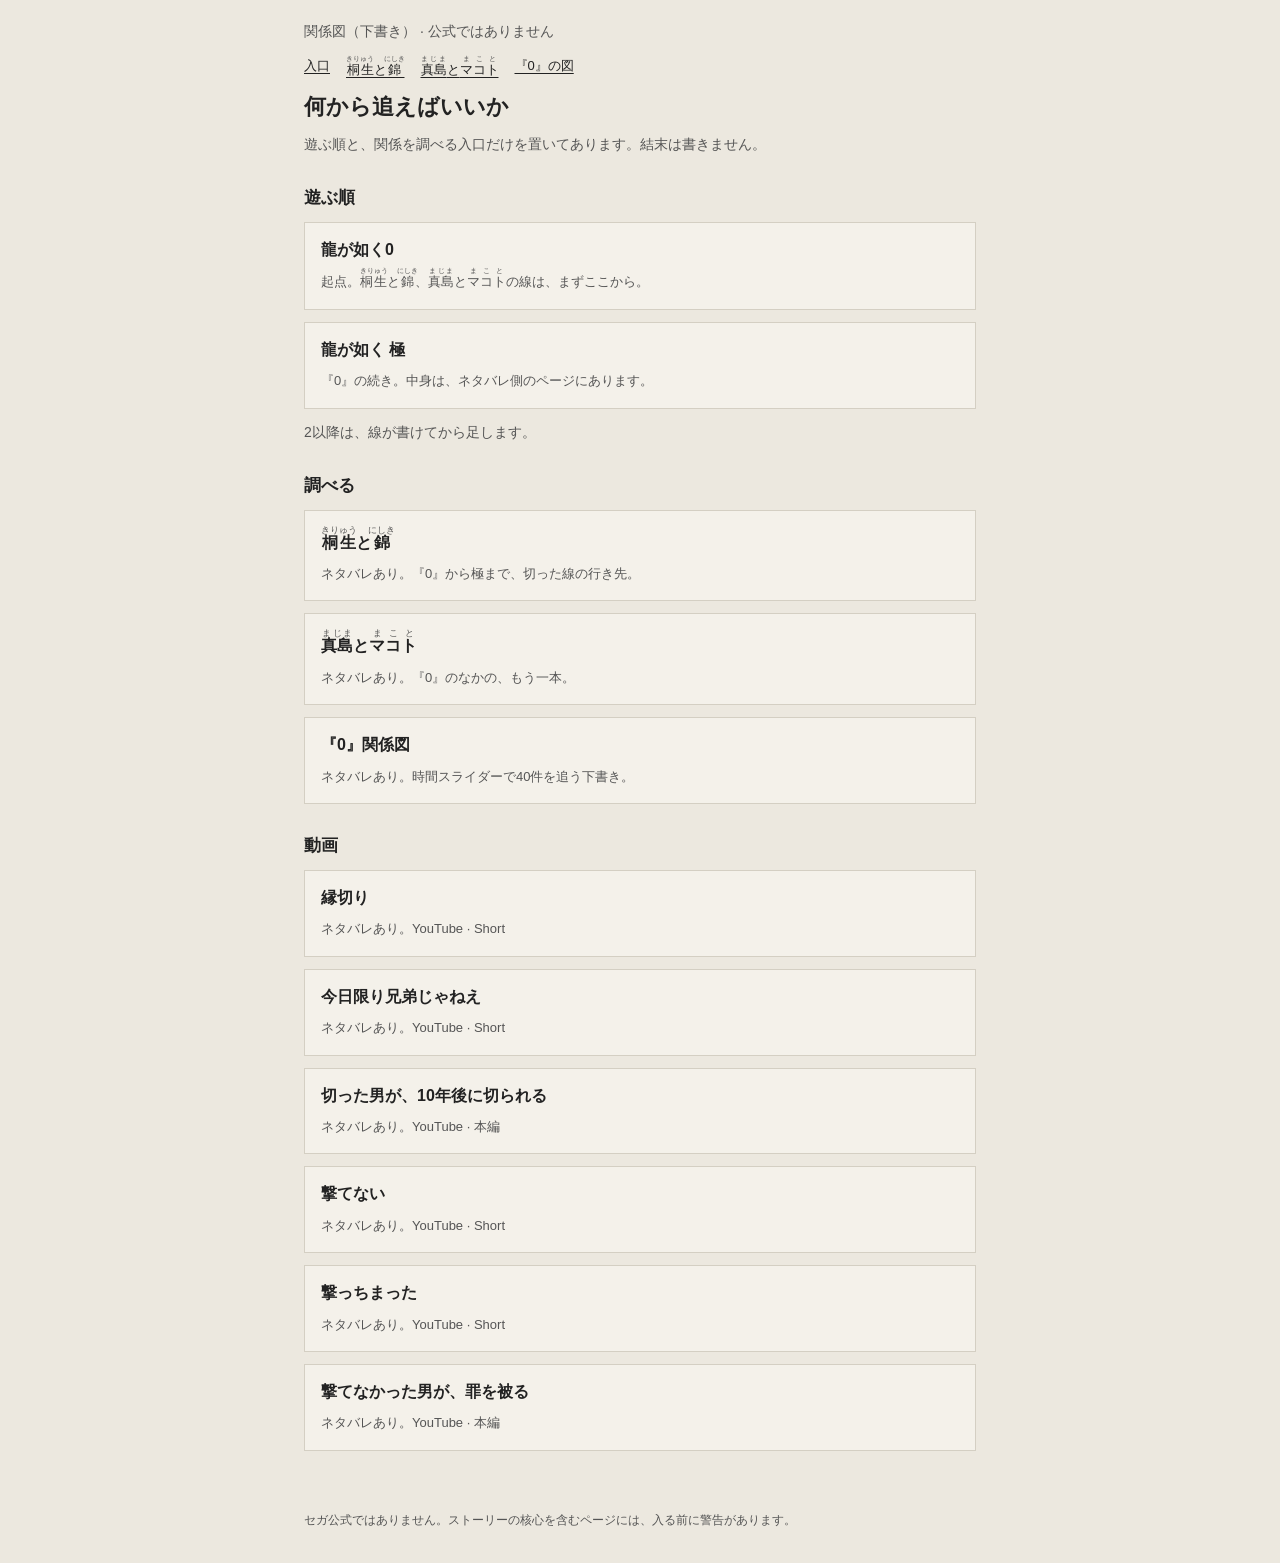
==== index.html @ 4a31c945 "Add the could-not-shoot cluster to the homepage video list." ====
<!doctype html>
<html lang="ja">
<head>
  <meta charset="utf-8"/>
  <meta name="viewport" content="width=device-width, initial-scale=1"/>
  <title>関係図 — 見る順番</title>
  <meta name="description" content="龍が如くの関係を調べる入口。公式ではありません。線と図のページにはネタバレがあります。"/>
  <link rel="stylesheet" href="style.css"/>
</head>
<body>
  <header>
    <p class="lead">関係図（下書き） · 公式ではありません</p>
    <nav>
      <a href="index.html">入口</a>
      <a href="line/kiryu-nishiki.html"><ruby>桐生<rt>きりゅう</rt></ruby>と<ruby>錦<rt>にしき</rt></ruby></a>
      <a href="line/majima-makoto.html"><ruby>真島<rt>まじま</rt></ruby>と<ruby>マコト<rt>まこと</rt></ruby></a>
      <a href="graph/0/index.html">『0』の図</a>
      
    </nav>
  </header>

  <main>
    <h1>何から追えばいいか</h1>
    <p class="lead">遊ぶ順と、関係を調べる入口だけを置いてあります。結末は書きません。</p>
    <h2>遊ぶ順</h2>
    <div class="card">
      <strong>龍が如く0</strong>
      <span>起点。<ruby>桐生<rt>きりゅう</rt></ruby>と<ruby>錦<rt>にしき</rt></ruby>、<ruby>真島<rt>まじま</rt></ruby>と<ruby>マコト<rt>まこと</rt></ruby>の線は、まずここから。</span>
    </div>
    <div class="card">
      <strong>龍が如く 極</strong>
      <span>『0』の続き。中身は、ネタバレ側のページにあります。</span>
    </div>
    <p class="lead">2以降は、線が書けてから足します。</p>
    <h2>調べる</h2>
    <a class="card" href="line/kiryu-nishiki.html">
      <strong><ruby>桐生<rt>きりゅう</rt></ruby>と<ruby>錦<rt>にしき</rt></ruby></strong>
      <span>ネタバレあり。『0』から極まで、切った線の行き先。</span>
    </a>
    <a class="card" href="line/majima-makoto.html">
      <strong><ruby>真島<rt>まじま</rt></ruby>と<ruby>マコト<rt>まこと</rt></ruby></strong>
      <span>ネタバレあり。『0』のなかの、もう一本。</span>
    </a>
    <a class="card" href="graph/0/index.html">
      <strong>『0』関係図</strong>
      <span>ネタバレあり。時間スライダーで40件を追う下書き。</span>
    </a>
    <h2>動画</h2>
    <a class="card" href="https://youtube.com/shorts/xfXX7uInNZE" rel="noopener"><strong>縁切り</strong><span>ネタバレあり。YouTube · Short</span></a>
    <a class="card" href="https://youtube.com/shorts/y6WE4fHy5mo" rel="noopener"><strong>今日限り兄弟じゃねえ</strong><span>ネタバレあり。YouTube · Short</span></a>
    <a class="card" href="https://youtu.be/FjoHtdnTzIg" rel="noopener"><strong>切った男が、10年後に切られる</strong><span>ネタバレあり。YouTube · 本編</span></a>
    <a class="card" href="https://youtube.com/shorts/3Zfi6inL_go" rel="noopener"><strong>撃てない</strong><span>ネタバレあり。YouTube · Short</span></a>
    <a class="card" href="https://youtube.com/shorts/IsTmloK_KKg" rel="noopener"><strong>撃っちまった</strong><span>ネタバレあり。YouTube · Short</span></a>
    <a class="card" href="https://youtu.be/QK1MYPhhswg" rel="noopener"><strong>撃てなかった男が、罪を被る</strong><span>ネタバレあり。YouTube · 本編</span></a>
  </main>
  <footer>
    セガ公式ではありません。ストーリーの核心を含むページには、入る前に警告があります。
  </footer>

</body>
</html>
---- style.css ----
:root {
  --bg: #ece8df;
  --ink: #222;
  --muted: #555;
  --line: #d4cfc3;
  --paper: #f4f1ea;
  --btn: #222;
  --btn-ink: #ece8df;
}
* { box-sizing: border-box; }
body {
  margin: 0;
  background: var(--bg);
  color: var(--ink);
  font-family: "Yu Gothic", Meiryo, sans-serif;
  line-height: 1.65;
}
a { color: inherit; }
header, main, footer { width: min(42rem, calc(100% - 32px)); margin: 0 auto; }
header { padding: 20px 0 8px; }
main { padding-bottom: 48px; }
footer { padding: 0 0 32px; font-size: 12px; color: var(--muted); }
nav { display: flex; flex-wrap: wrap; gap: 12px 16px; font-size: 13px; margin: 8px 0 0; }
nav a { text-decoration: underline; text-underline-offset: 3px; }
h1 { font-size: 22px; font-weight: 600; margin: 0 0 8px; }
h2 { font-size: 17px; font-weight: 600; margin: 28px 0 10px; }
p { margin: 0 0 12px; }
.lead { color: var(--muted); font-size: 14px; }
.card {
  display: block;
  background: var(--paper);
  border: 1px solid var(--line);
  padding: 14px 16px;
  margin: 0 0 12px;
  text-decoration: none;
}
.card strong { display: block; margin-bottom: 4px; }
.card span { font-size: 13px; color: var(--muted); }
ol.beats { padding-left: 1.2rem; }
ol.beats li { margin: 0 0 14px; }
ol.beats .meta { font-size: 12px; color: var(--muted); }
#gate {
  position: fixed; inset: 0; background: var(--bg); z-index: 2;
  display: flex; align-items: center; justify-content: center; padding: 24px;
}
#gate .box { max-width: 28rem; }
#gate h2 { margin-top: 0; }
#gate button {
  font: inherit; padding: 8px 14px; background: var(--btn); color: var(--btn-ink);
  border: 0; cursor: pointer;
}
#app.hidden { display: none; }
ruby { ruby-position: over; }
ruby rt { font-size: 0.55em; font-weight: 400; color: var(--muted); }
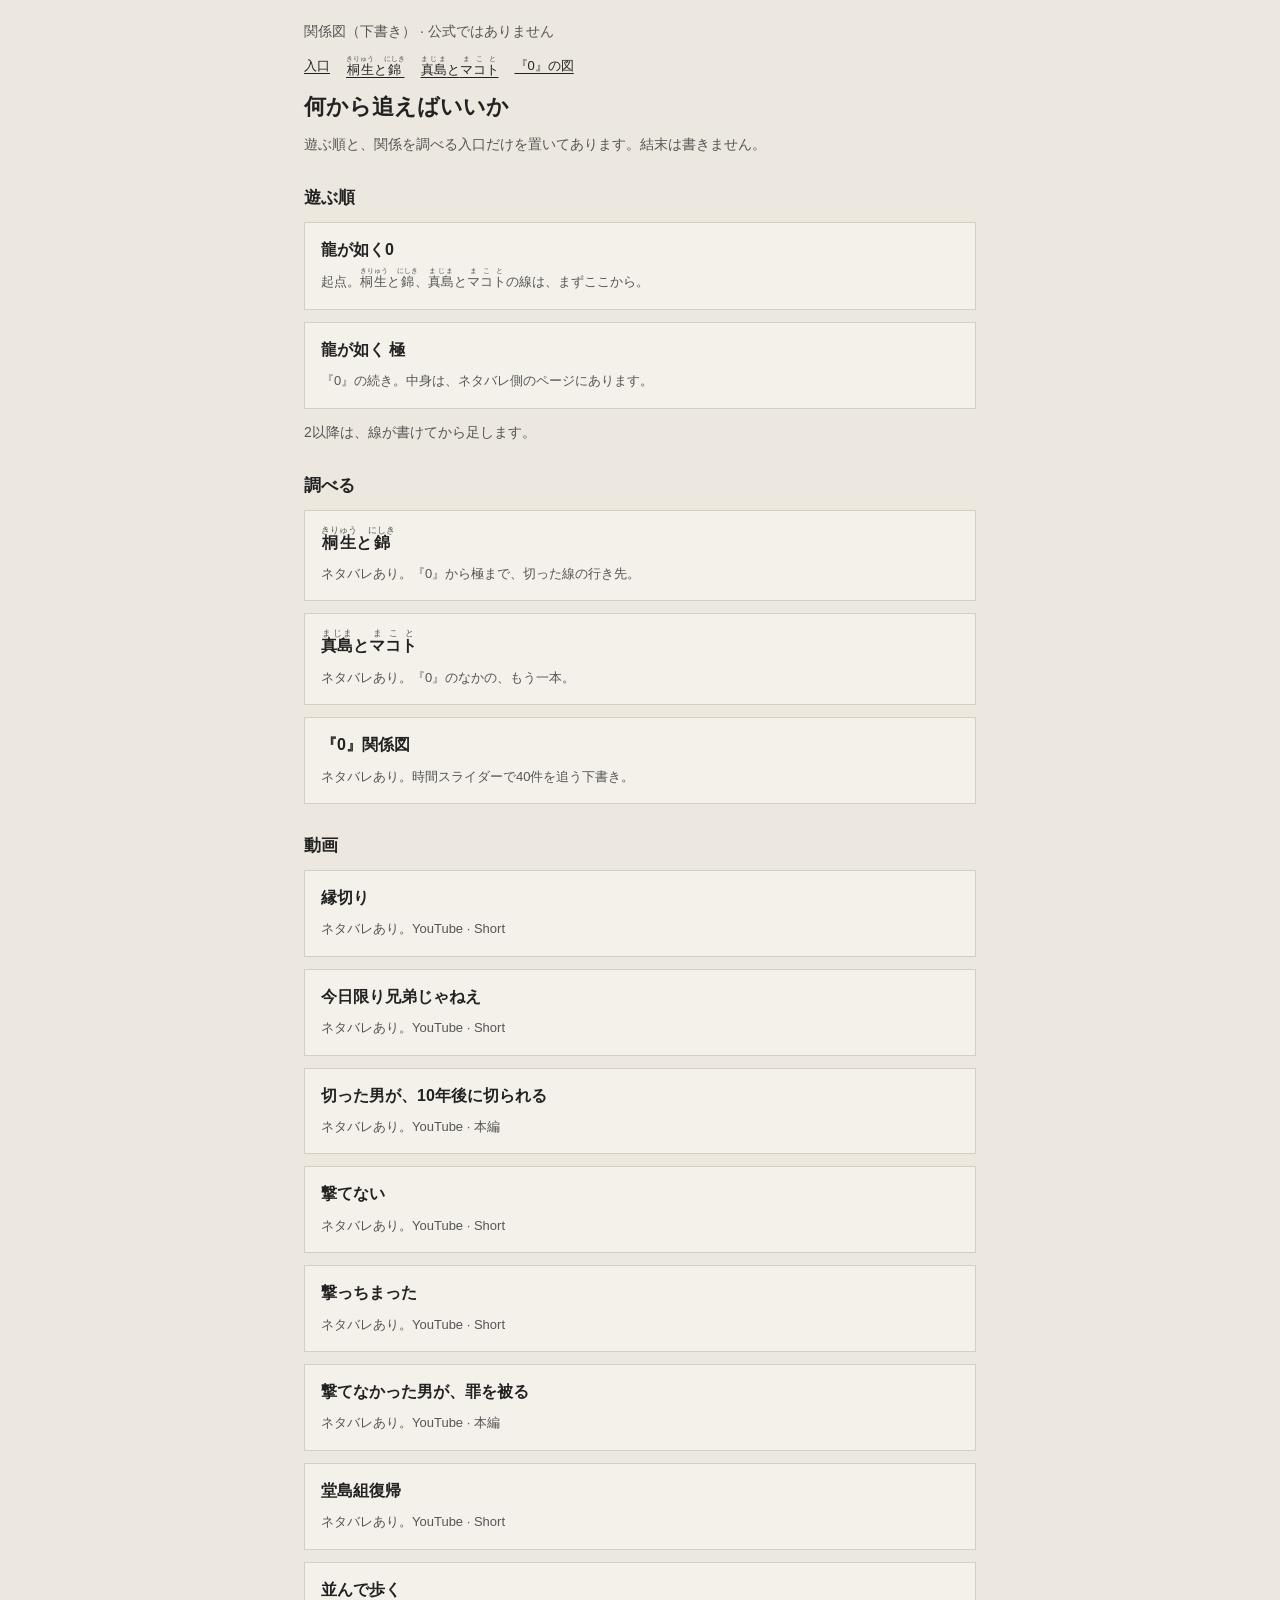
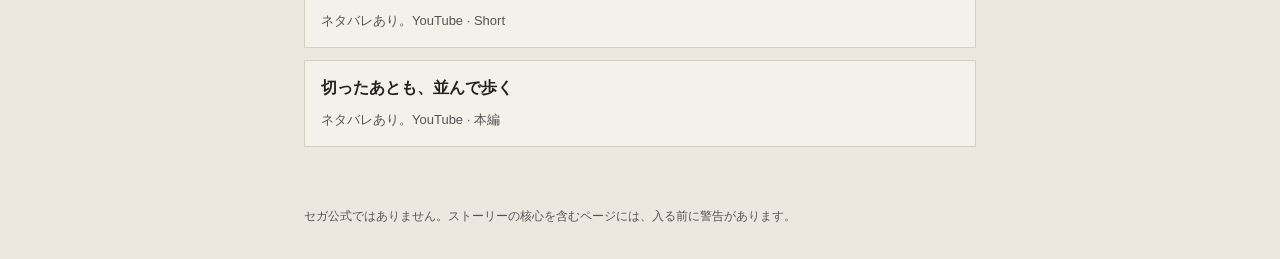
==== commit 6055ca76: "Add the walk-together cluster to the homepage video list." ====
--- a/index.html
+++ b/index.html
@@ -52,6 +52,9 @@
     <a class="card" href="https://youtube.com/shorts/3Zfi6inL_go" rel="noopener"><strong>撃てない</strong><span>ネタバレあり。YouTube · Short</span></a>
     <a class="card" href="https://youtube.com/shorts/IsTmloK_KKg" rel="noopener"><strong>撃っちまった</strong><span>ネタバレあり。YouTube · Short</span></a>
     <a class="card" href="https://youtu.be/QK1MYPhhswg" rel="noopener"><strong>撃てなかった男が、罪を被る</strong><span>ネタバレあり。YouTube · 本編</span></a>
+    <a class="card" href="https://youtube.com/shorts/E1p8taDEeB0" rel="noopener"><strong>堂島組復帰</strong><span>ネタバレあり。YouTube · Short</span></a>
+    <a class="card" href="https://youtube.com/shorts/-Z7ANj3he5g" rel="noopener"><strong>並んで歩く</strong><span>ネタバレあり。YouTube · Short</span></a>
+    <a class="card" href="https://youtu.be/toWpJvBpdbE" rel="noopener"><strong>切ったあとも、並んで歩く</strong><span>ネタバレあり。YouTube · 本編</span></a>
   </main>
   <footer>
     セガ公式ではありません。ストーリーの核心を含むページには、入る前に警告があります。
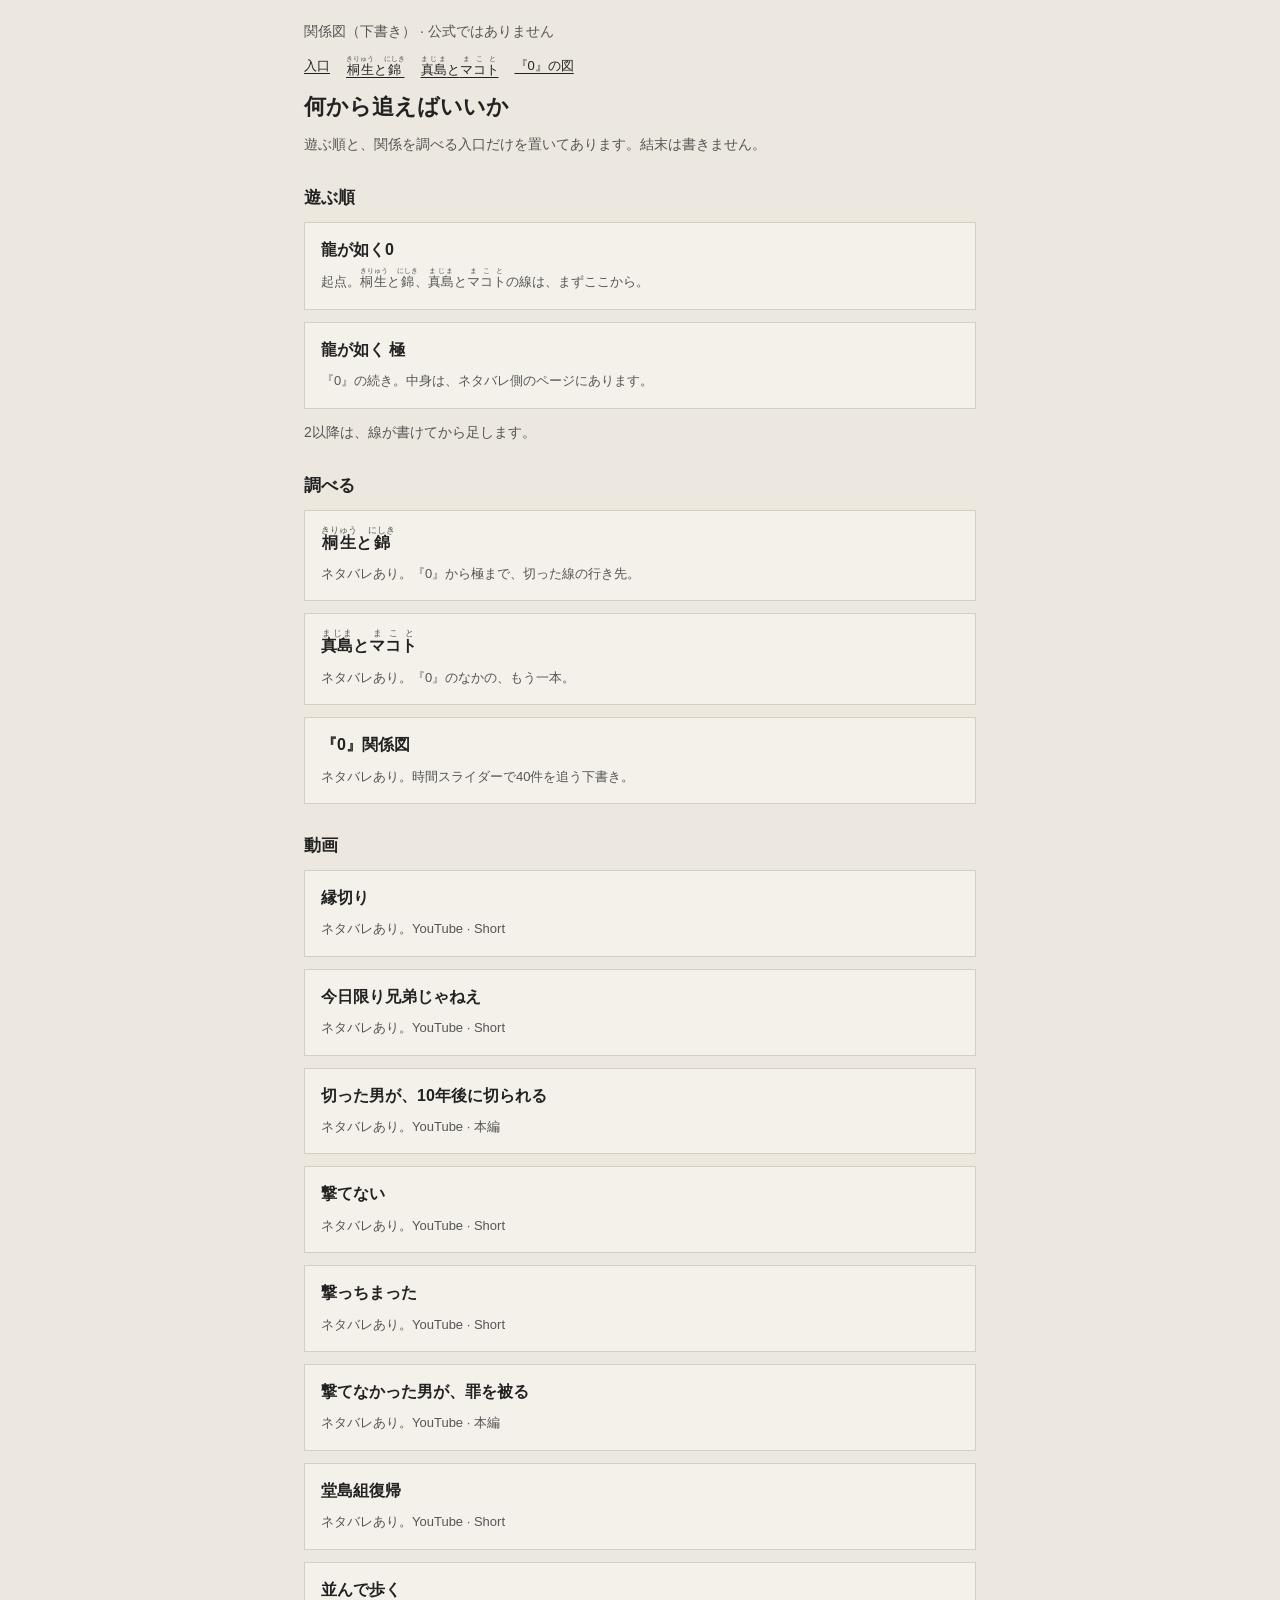
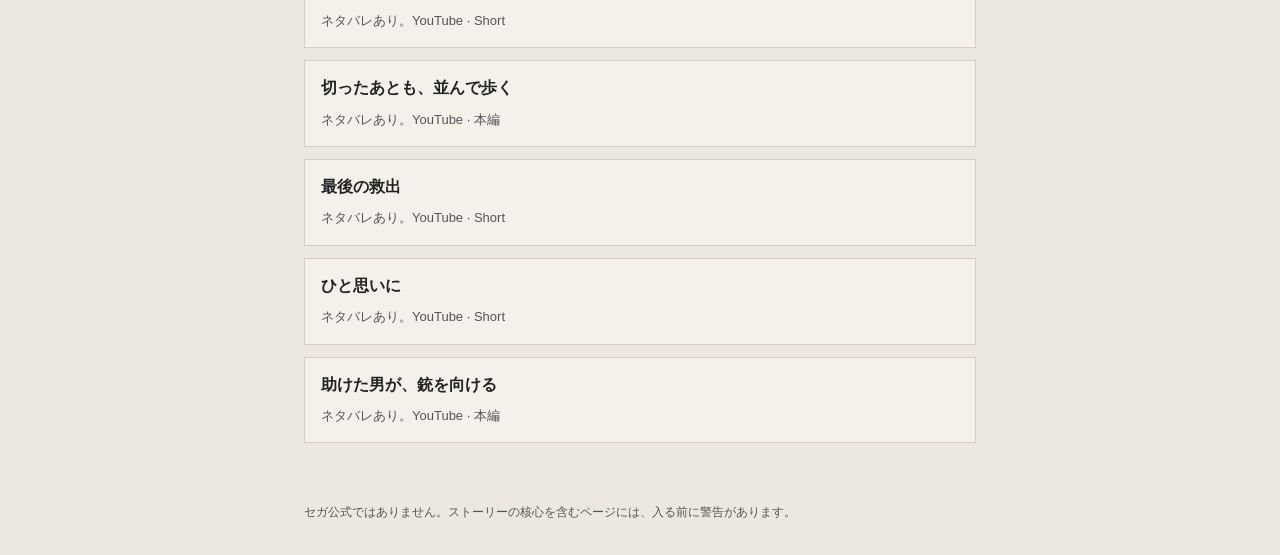
==== commit e6bab58c: "Add the rescue-then-gun cluster to the homepage video list." ====
--- a/index.html
+++ b/index.html
@@ -55,6 +55,9 @@
     <a class="card" href="https://youtube.com/shorts/E1p8taDEeB0" rel="noopener"><strong>堂島組復帰</strong><span>ネタバレあり。YouTube · Short</span></a>
     <a class="card" href="https://youtube.com/shorts/-Z7ANj3he5g" rel="noopener"><strong>並んで歩く</strong><span>ネタバレあり。YouTube · Short</span></a>
     <a class="card" href="https://youtu.be/toWpJvBpdbE" rel="noopener"><strong>切ったあとも、並んで歩く</strong><span>ネタバレあり。YouTube · 本編</span></a>
+    <a class="card" href="https://youtube.com/shorts/uOYvkqCcMNI" rel="noopener"><strong>最後の救出</strong><span>ネタバレあり。YouTube · Short</span></a>
+    <a class="card" href="https://youtube.com/shorts/gn50lT9rke4" rel="noopener"><strong>ひと思いに</strong><span>ネタバレあり。YouTube · Short</span></a>
+    <a class="card" href="https://youtu.be/L-yC1AJ4-Ps" rel="noopener"><strong>助けた男が、銃を向ける</strong><span>ネタバレあり。YouTube · 本編</span></a>
   </main>
   <footer>
     セガ公式ではありません。ストーリーの核心を含むページには、入る前に警告があります。
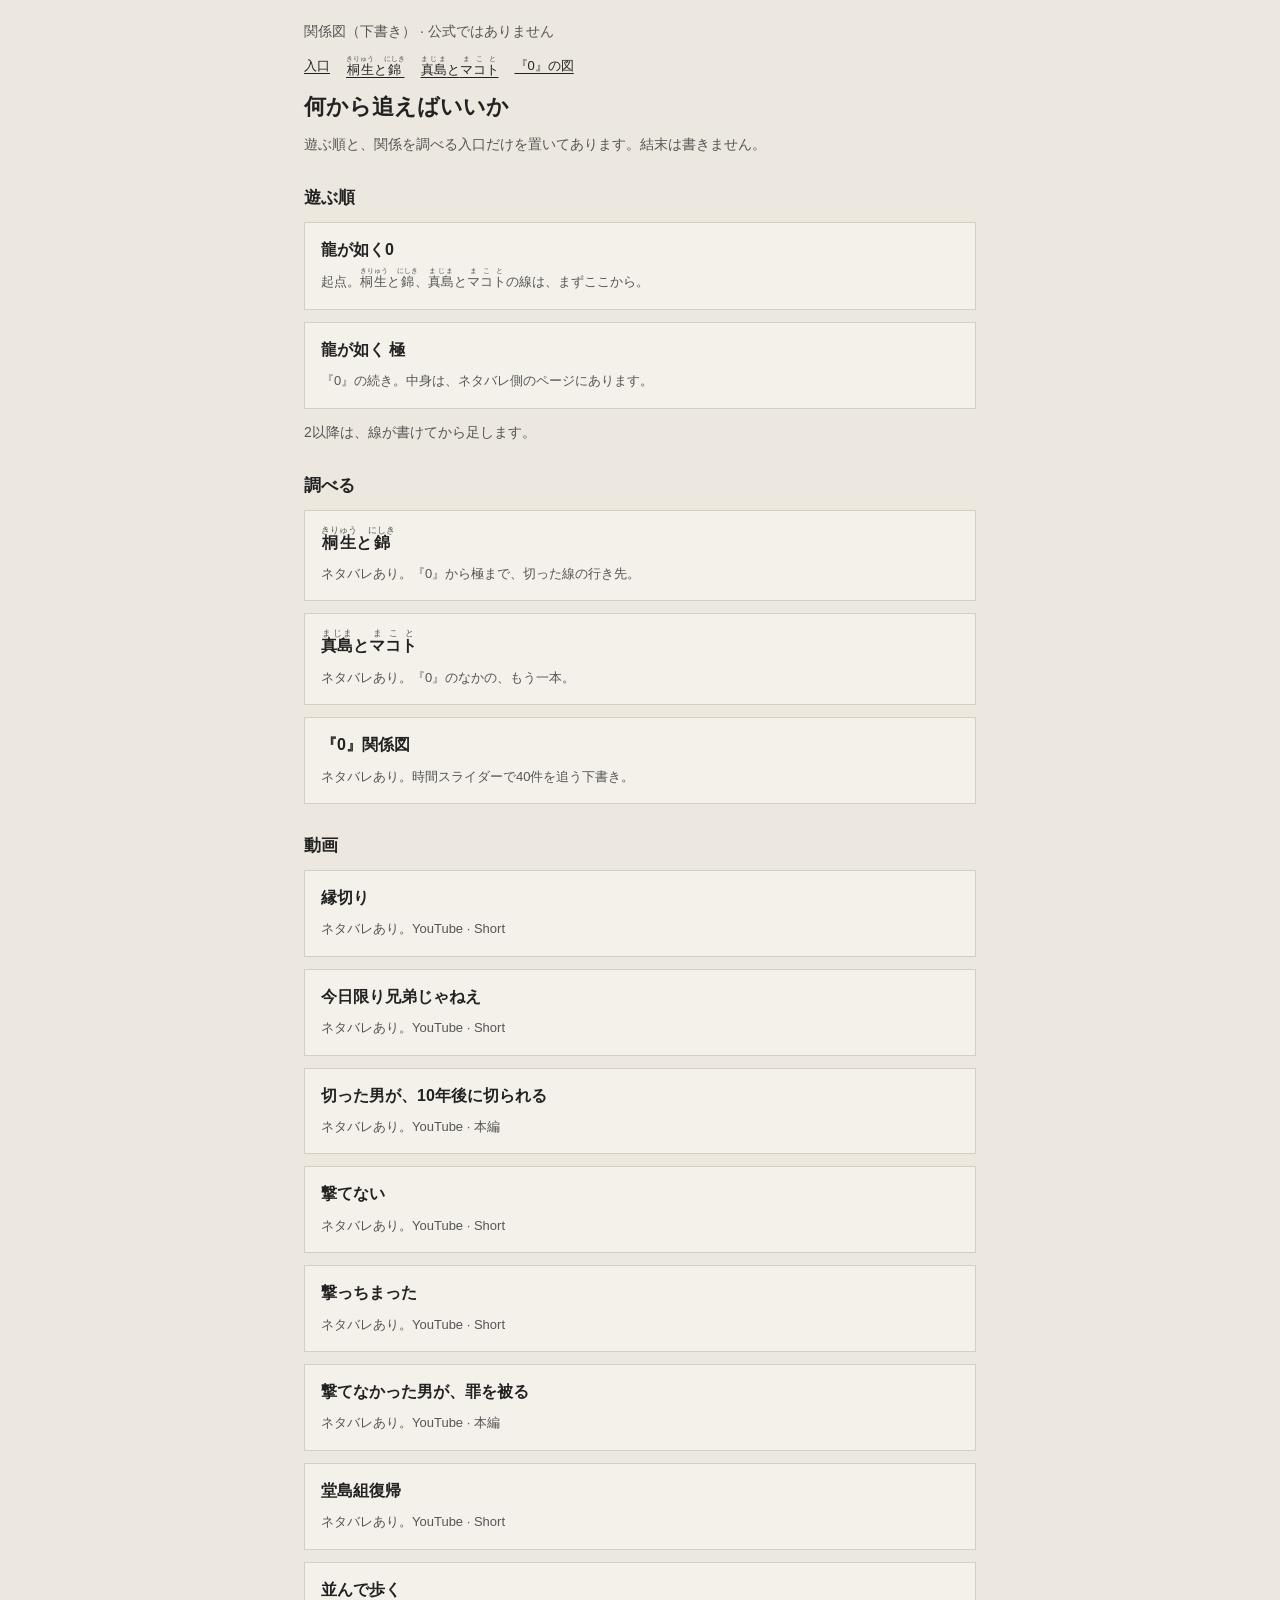
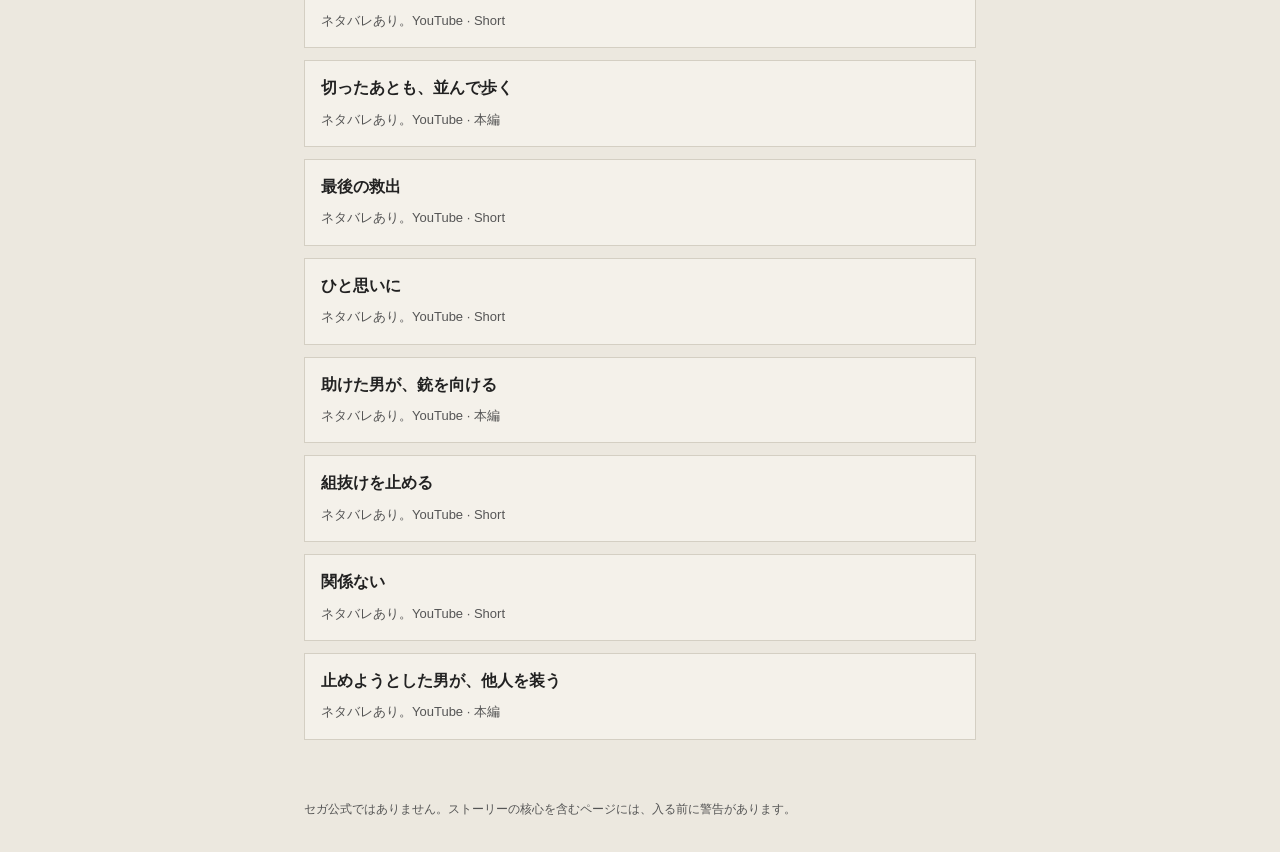
==== commit b5f5d0f7: "Add the stop-then-strangers cluster to the homepage video list." ====
--- a/index.html
+++ b/index.html
@@ -58,6 +58,9 @@
     <a class="card" href="https://youtube.com/shorts/uOYvkqCcMNI" rel="noopener"><strong>最後の救出</strong><span>ネタバレあり。YouTube · Short</span></a>
     <a class="card" href="https://youtube.com/shorts/gn50lT9rke4" rel="noopener"><strong>ひと思いに</strong><span>ネタバレあり。YouTube · Short</span></a>
     <a class="card" href="https://youtu.be/L-yC1AJ4-Ps" rel="noopener"><strong>助けた男が、銃を向ける</strong><span>ネタバレあり。YouTube · 本編</span></a>
+    <a class="card" href="https://youtube.com/shorts/UOzA9k5k9DM" rel="noopener"><strong>組抜けを止める</strong><span>ネタバレあり。YouTube · Short</span></a>
+    <a class="card" href="https://youtube.com/shorts/sYcrhDPI1aM" rel="noopener"><strong>関係ない</strong><span>ネタバレあり。YouTube · Short</span></a>
+    <a class="card" href="https://youtu.be/sGNa3Vl-M38" rel="noopener"><strong>止めようとした男が、他人を装う</strong><span>ネタバレあり。YouTube · 本編</span></a>
   </main>
   <footer>
     セガ公式ではありません。ストーリーの核心を含むページには、入る前に警告があります。
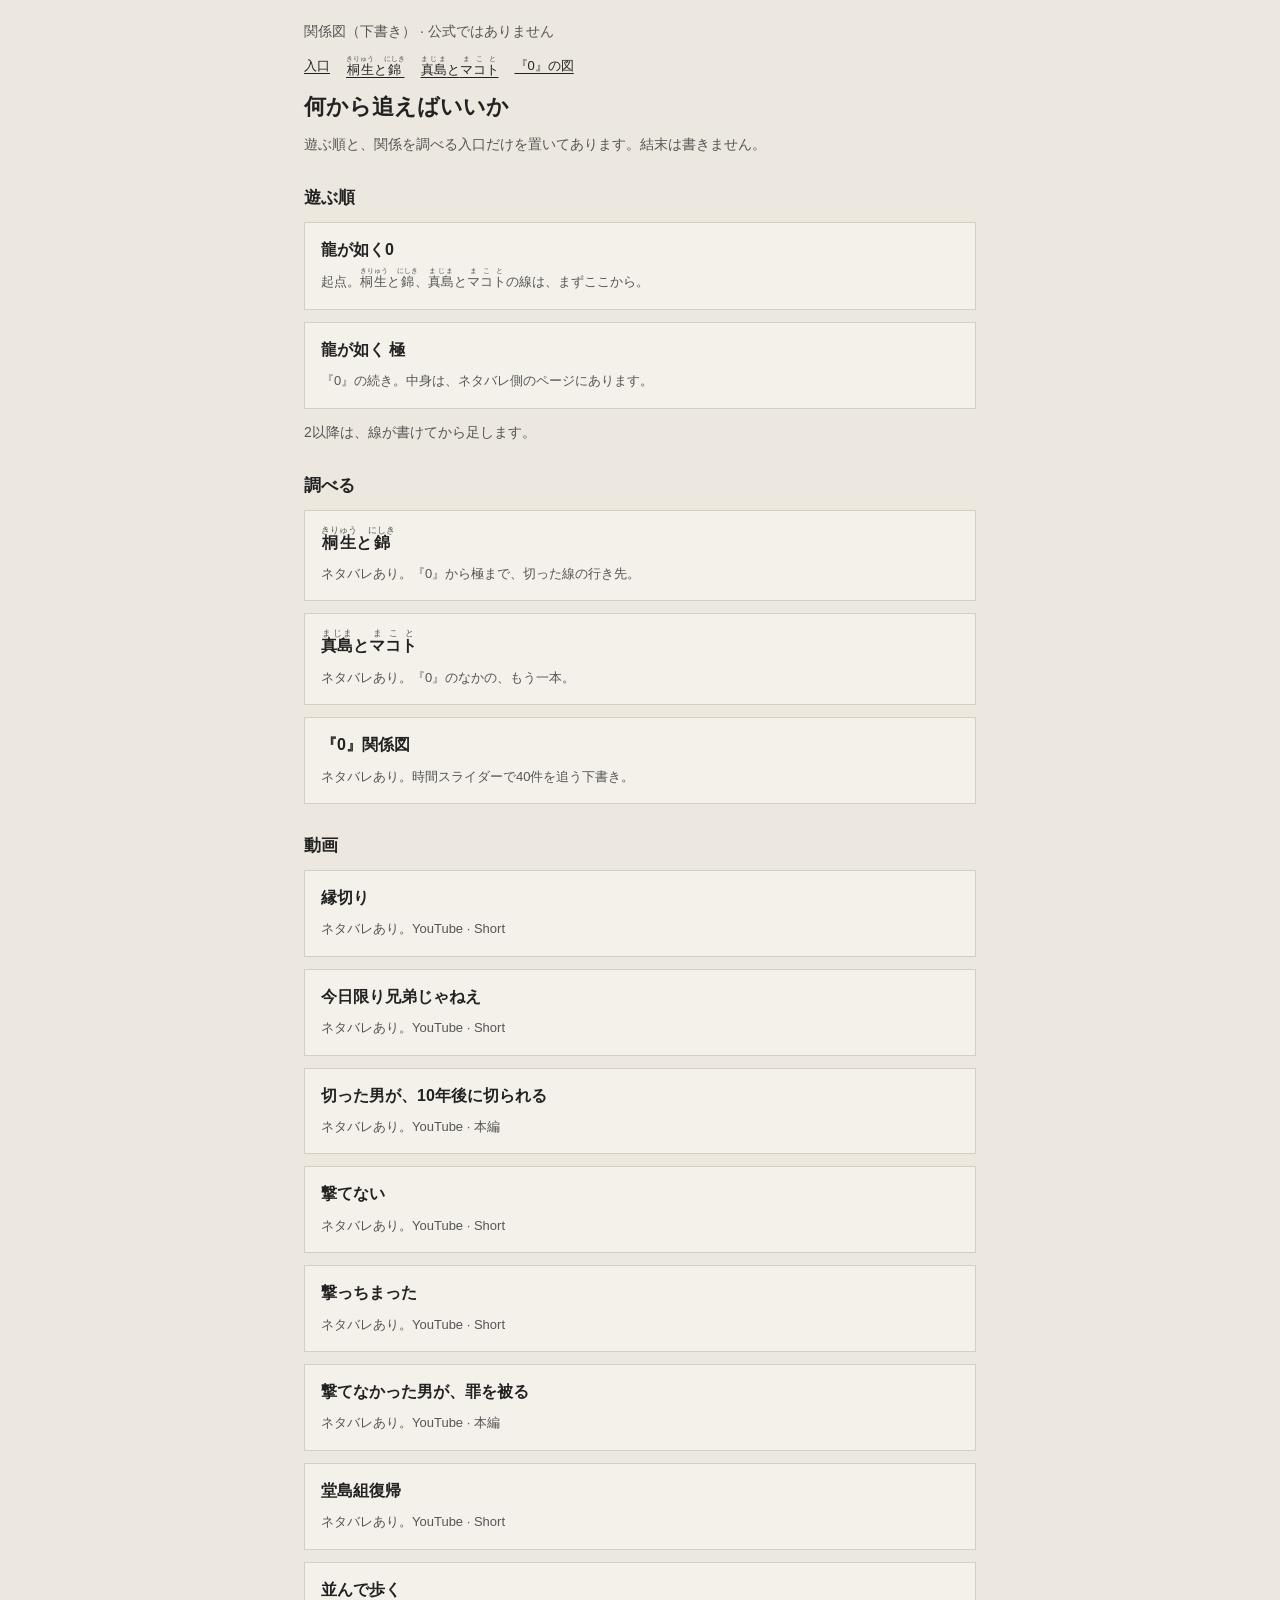
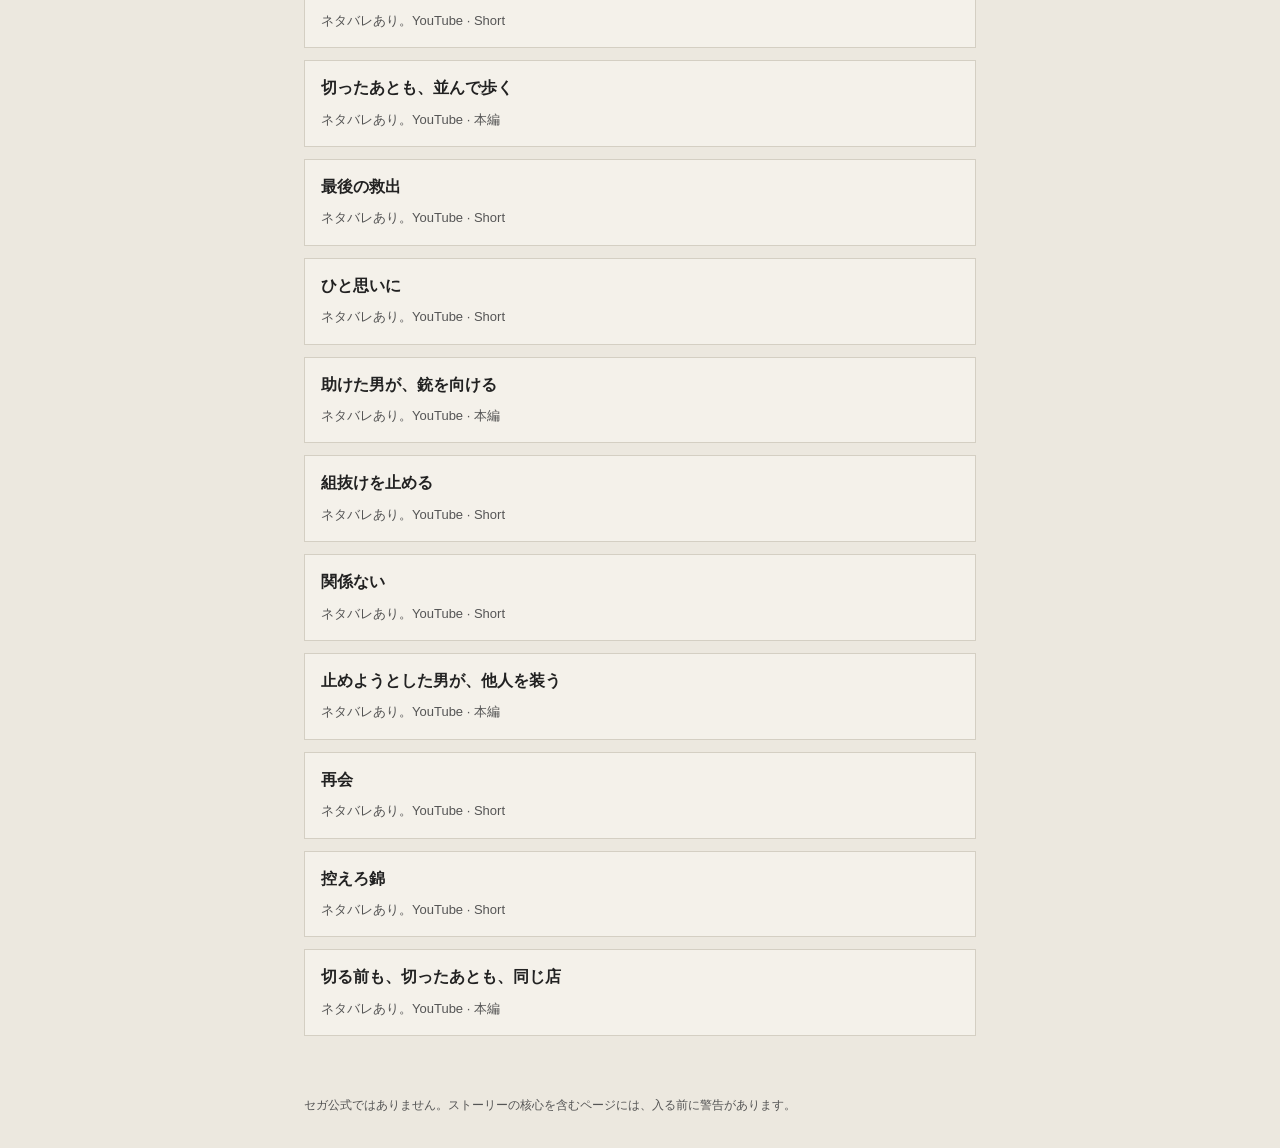
==== commit 3e9eb187: "Add the same-bar cluster to the homepage video list." ====
--- a/index.html
+++ b/index.html
@@ -61,6 +61,9 @@
     <a class="card" href="https://youtube.com/shorts/UOzA9k5k9DM" rel="noopener"><strong>組抜けを止める</strong><span>ネタバレあり。YouTube · Short</span></a>
     <a class="card" href="https://youtube.com/shorts/sYcrhDPI1aM" rel="noopener"><strong>関係ない</strong><span>ネタバレあり。YouTube · Short</span></a>
     <a class="card" href="https://youtu.be/sGNa3Vl-M38" rel="noopener"><strong>止めようとした男が、他人を装う</strong><span>ネタバレあり。YouTube · 本編</span></a>
+    <a class="card" href="https://youtube.com/shorts/E1gJlMTUD2E" rel="noopener"><strong>再会</strong><span>ネタバレあり。YouTube · Short</span></a>
+    <a class="card" href="https://youtube.com/shorts/MLv4Fxxzi5c" rel="noopener"><strong>控えろ錦</strong><span>ネタバレあり。YouTube · Short</span></a>
+    <a class="card" href="https://youtu.be/TQJ_aV3A4Zg" rel="noopener"><strong>切る前も、切ったあとも、同じ店</strong><span>ネタバレあり。YouTube · 本編</span></a>
   </main>
   <footer>
     セガ公式ではありません。ストーリーの核心を含むページには、入る前に警告があります。
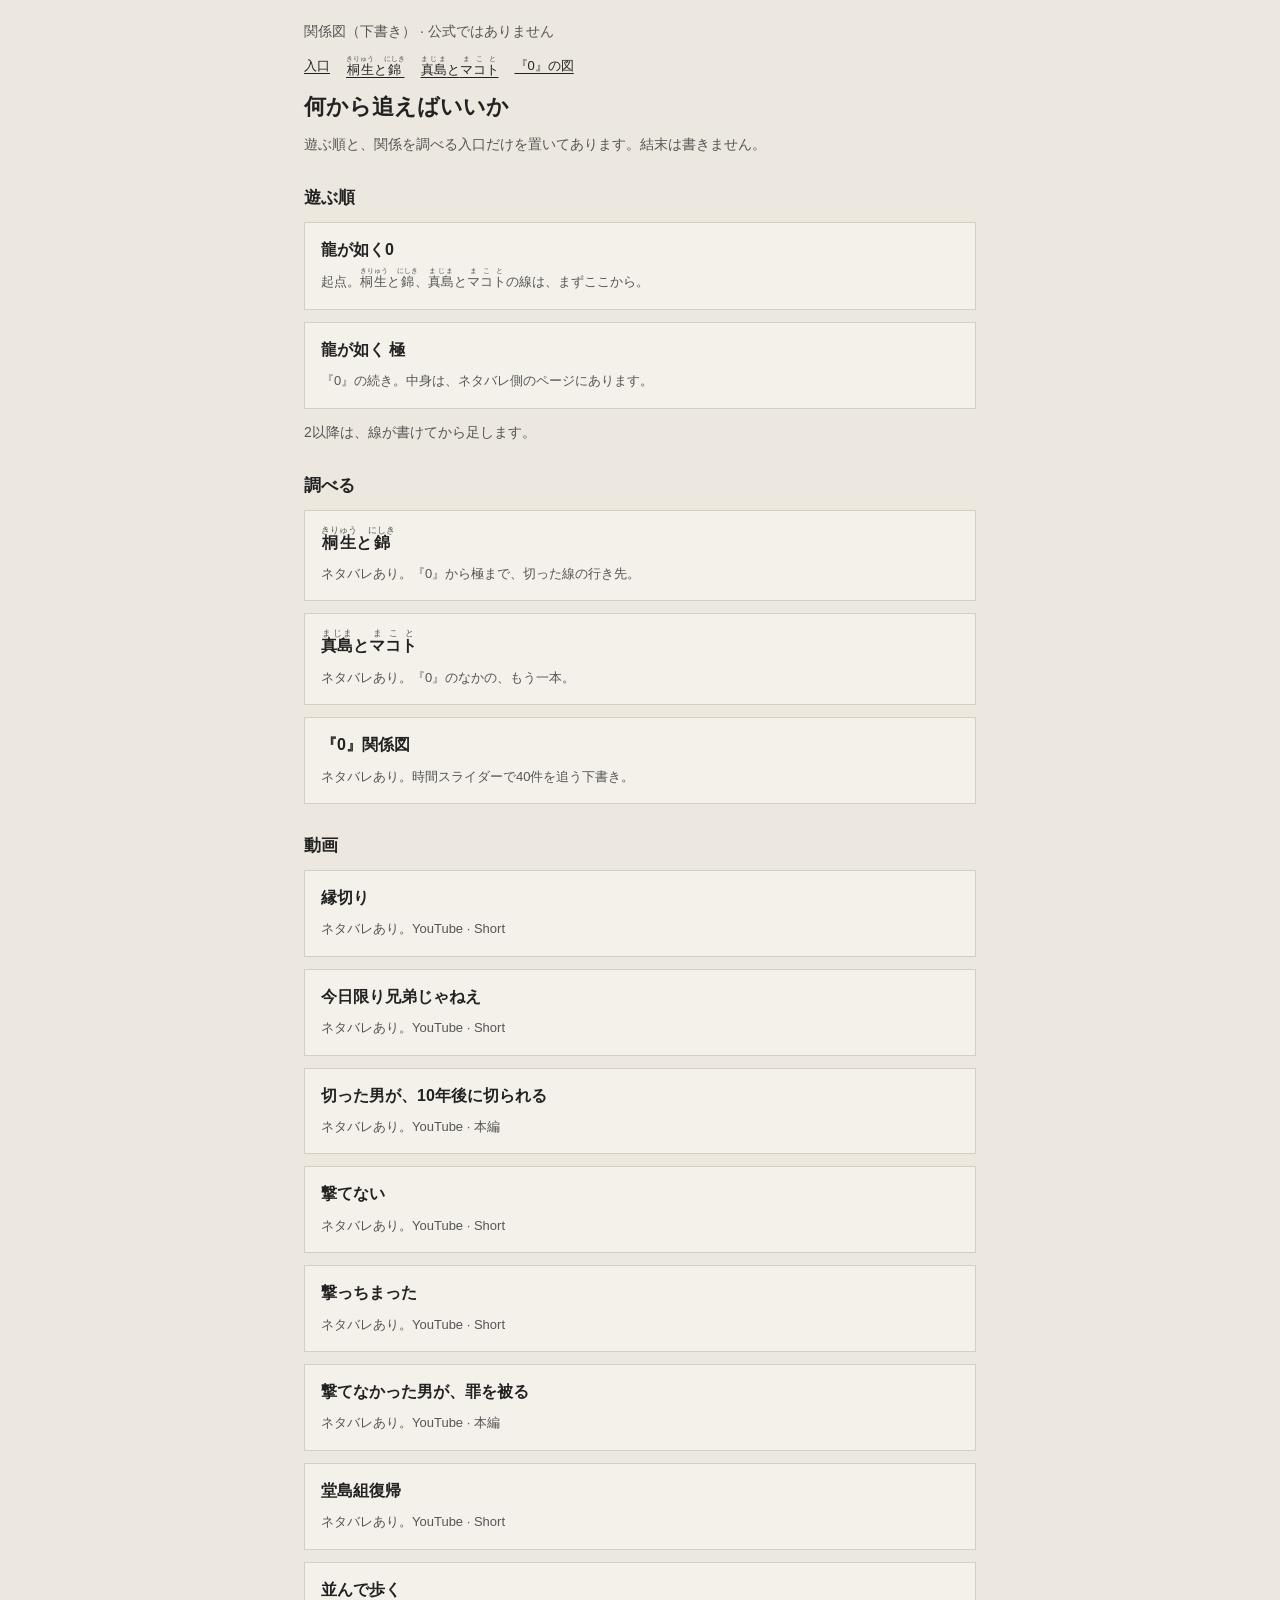
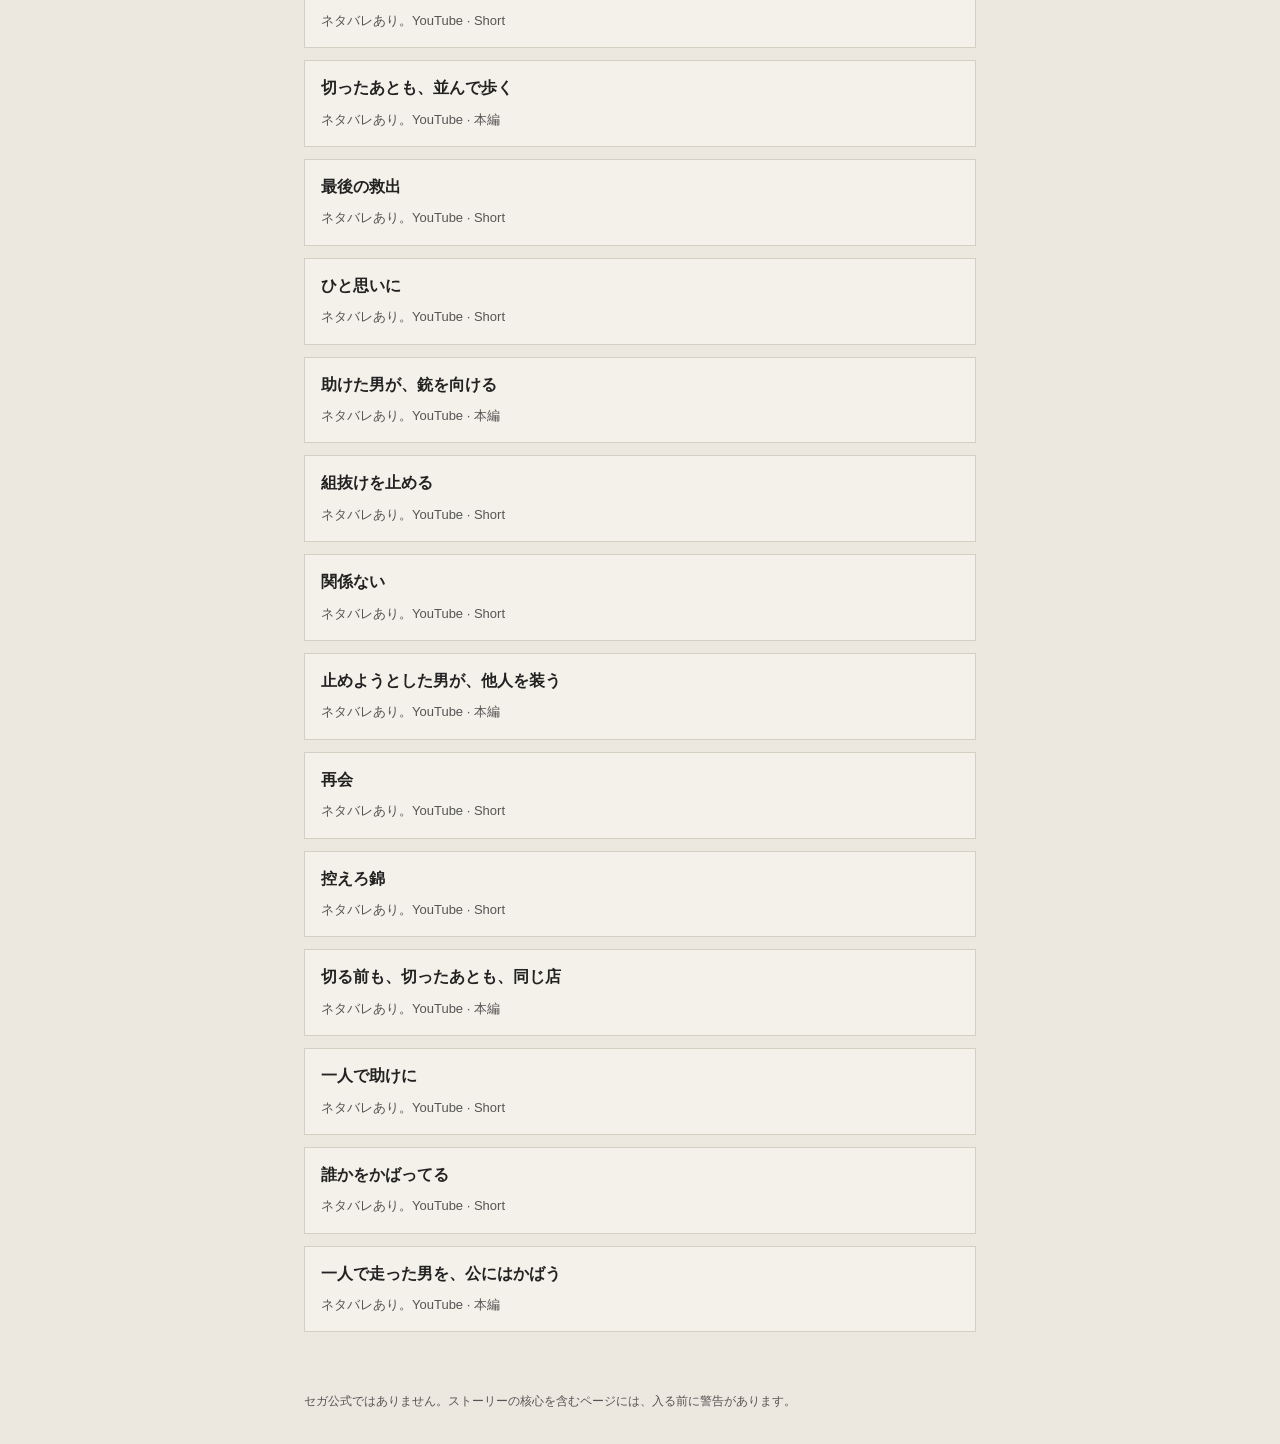
==== commit 44aaedea: "Add the run-then-cover cluster to the homepage video list." ====
--- a/index.html
+++ b/index.html
@@ -64,6 +64,9 @@
     <a class="card" href="https://youtube.com/shorts/E1gJlMTUD2E" rel="noopener"><strong>再会</strong><span>ネタバレあり。YouTube · Short</span></a>
     <a class="card" href="https://youtube.com/shorts/MLv4Fxxzi5c" rel="noopener"><strong>控えろ錦</strong><span>ネタバレあり。YouTube · Short</span></a>
     <a class="card" href="https://youtu.be/TQJ_aV3A4Zg" rel="noopener"><strong>切る前も、切ったあとも、同じ店</strong><span>ネタバレあり。YouTube · 本編</span></a>
+    <a class="card" href="https://youtube.com/shorts/JYnKy58A6fc" rel="noopener"><strong>一人で助けに</strong><span>ネタバレあり。YouTube · Short</span></a>
+    <a class="card" href="https://youtube.com/shorts/xZVPdoFzT6g" rel="noopener"><strong>誰かをかばってる</strong><span>ネタバレあり。YouTube · Short</span></a>
+    <a class="card" href="https://youtu.be/jM8YySDn1A8" rel="noopener"><strong>一人で走った男を、公にはかばう</strong><span>ネタバレあり。YouTube · 本編</span></a>
   </main>
   <footer>
     セガ公式ではありません。ストーリーの核心を含むページには、入る前に警告があります。
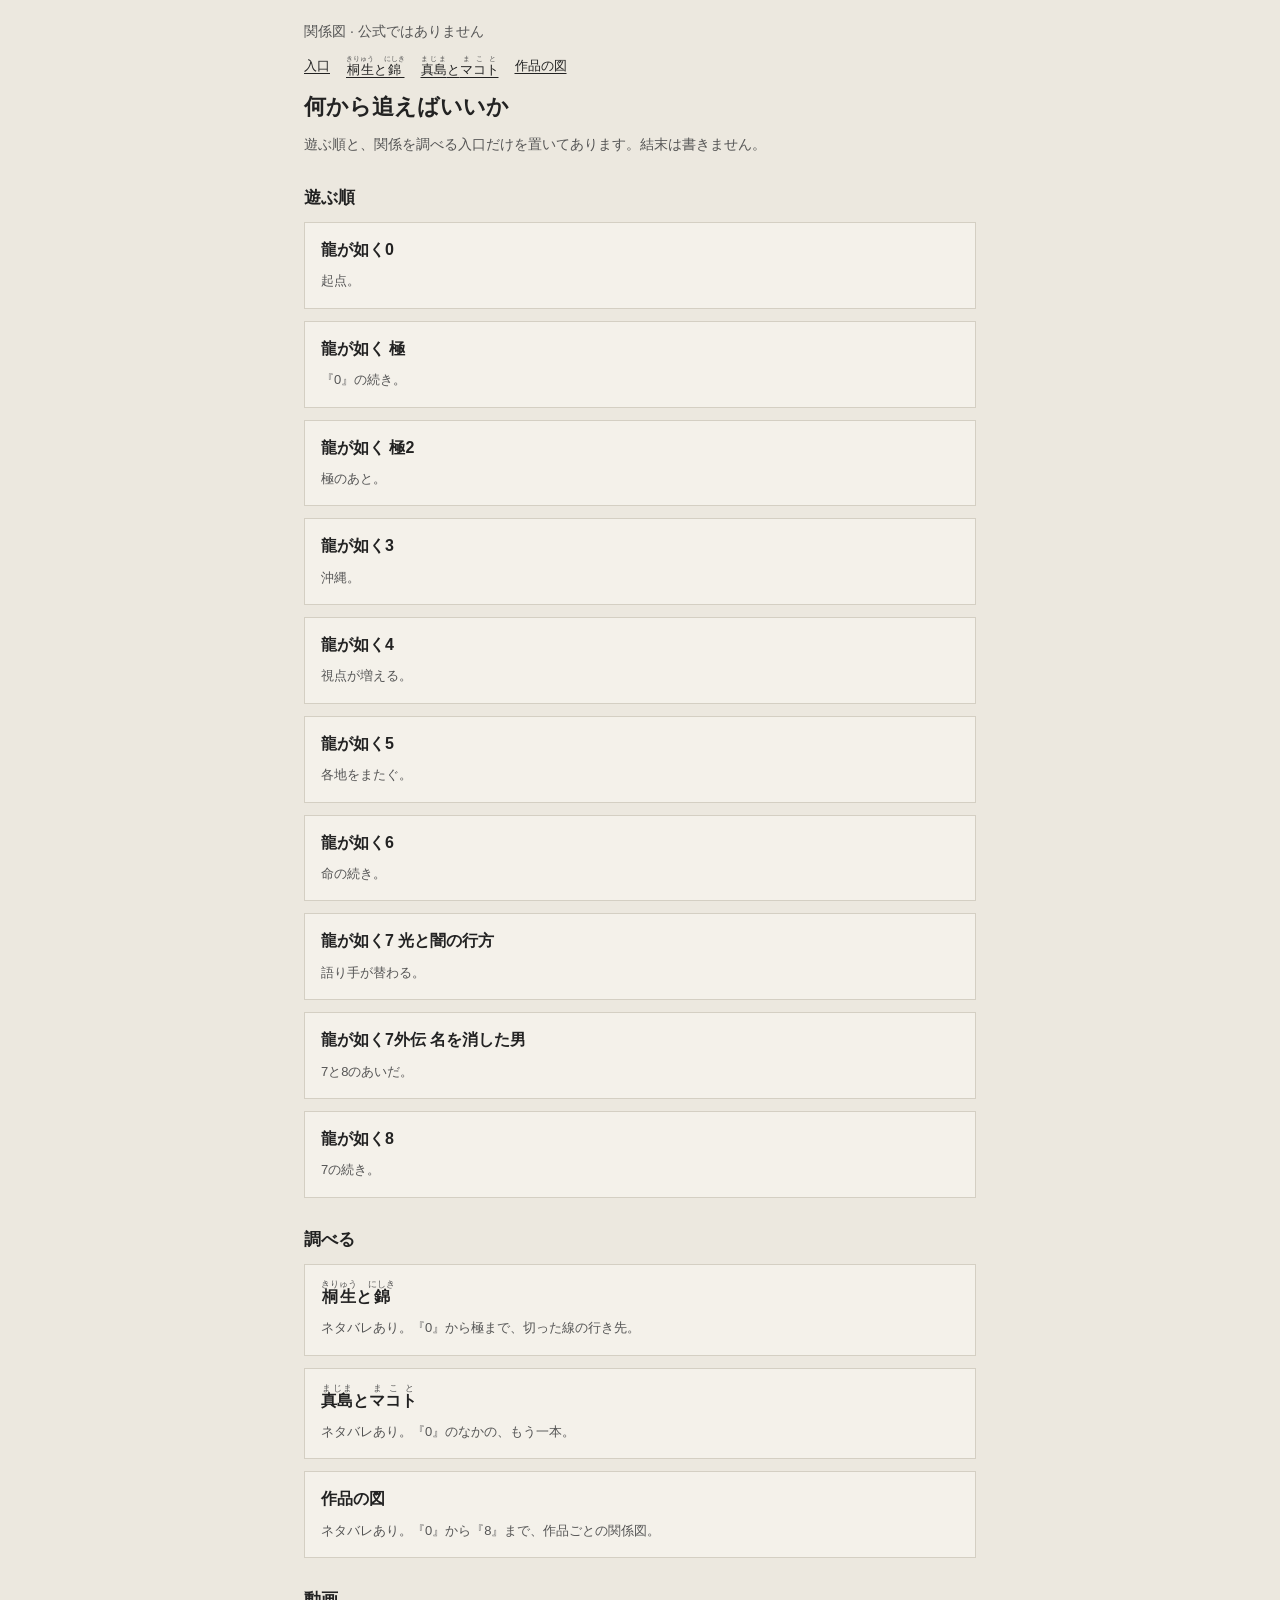
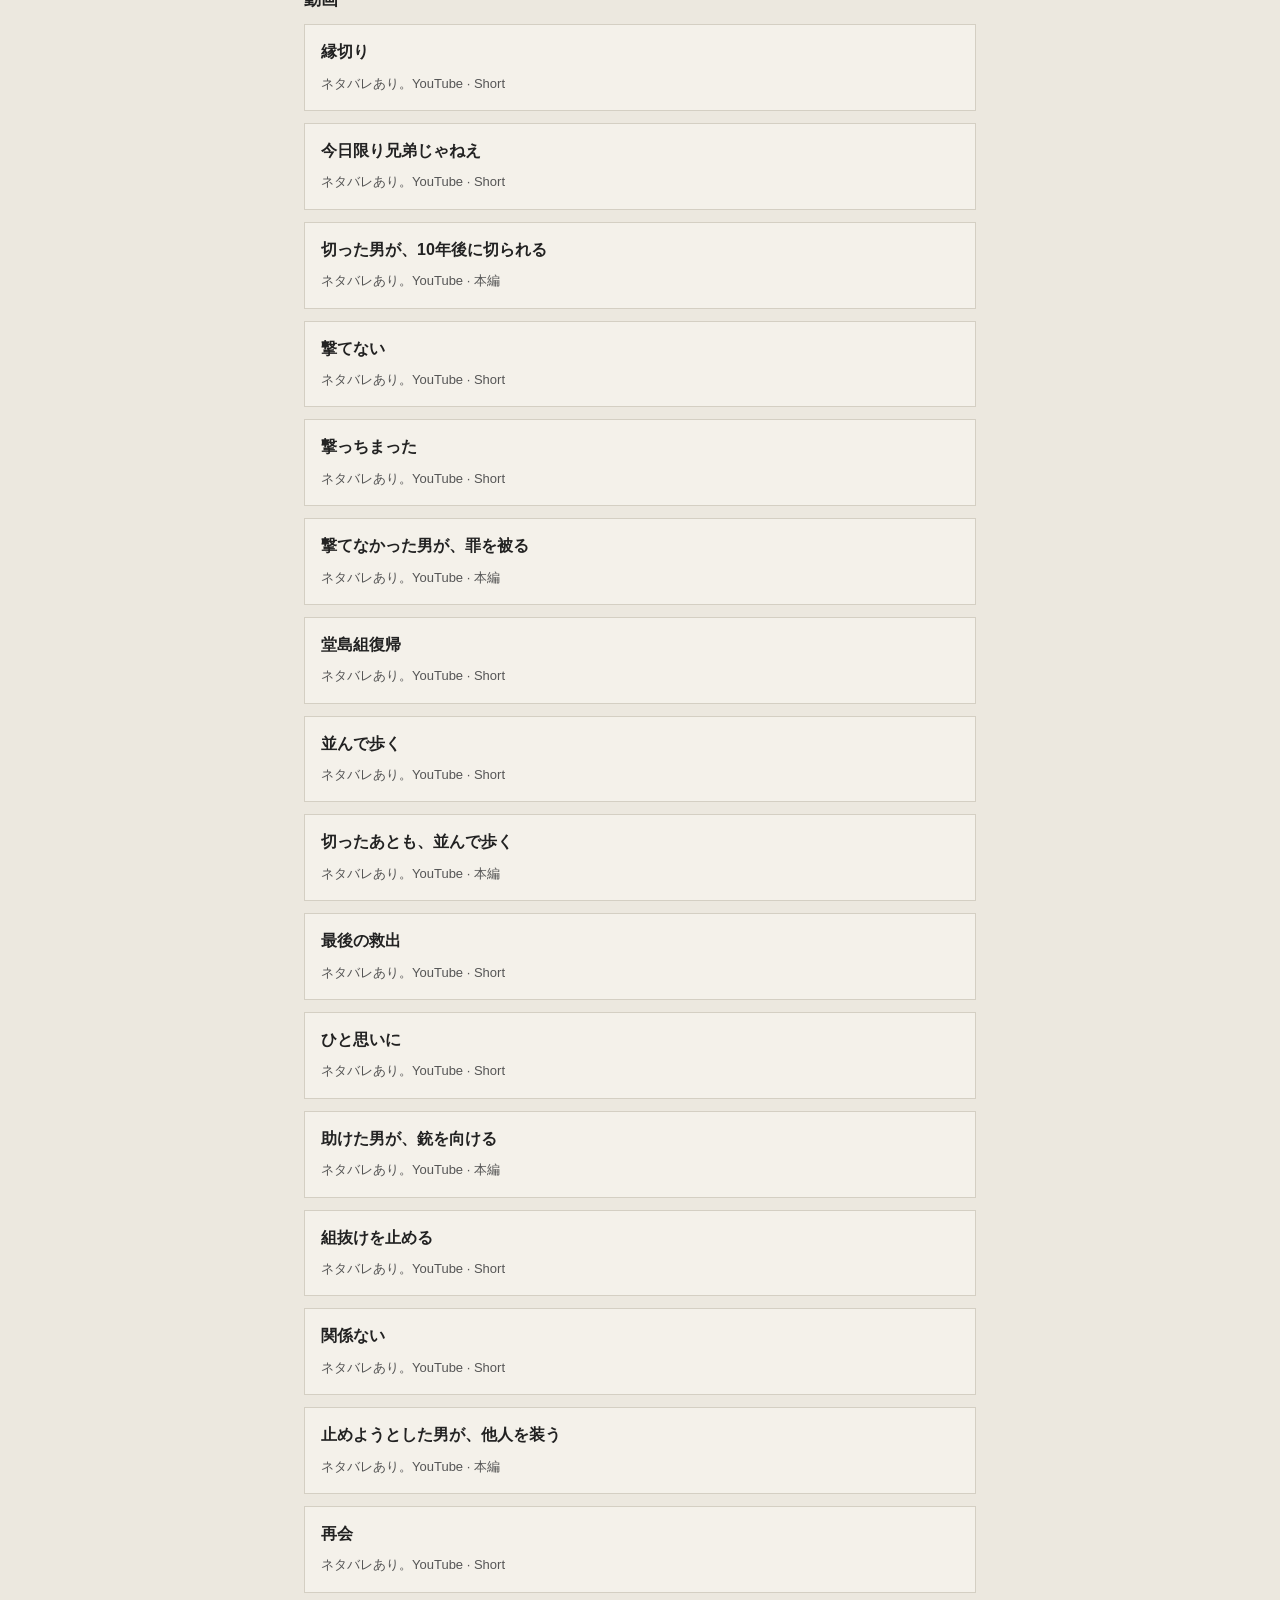
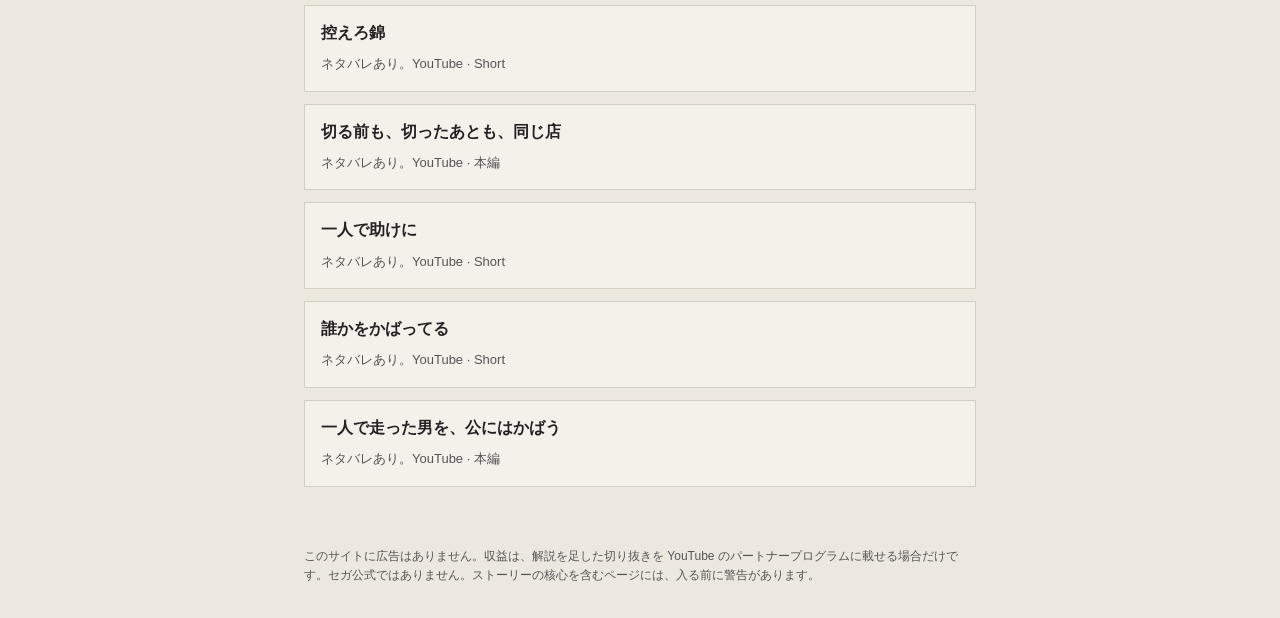
==== commit 6f9ff68a: "Publish relationship graphs for every mainline title on the homepage." ====
--- a/index.html
+++ b/index.html
@@ -4,17 +4,17 @@
   <meta charset="utf-8"/>
   <meta name="viewport" content="width=device-width, initial-scale=1"/>
   <title>関係図 — 見る順番</title>
-  <meta name="description" content="龍が如くの関係を調べる入口。公式ではありません。線と図のページにはネタバレがあります。"/>
+  <meta name="description" content="龍が如くの関係を調べる入口。公式ではありません。線と図のページにはネタバレがあります。広告はありません。"/>
   <link rel="stylesheet" href="style.css"/>
 </head>
 <body>
   <header>
-    <p class="lead">関係図（下書き） · 公式ではありません</p>
+    <p class="lead">関係図 · 公式ではありません</p>
     <nav>
       <a href="index.html">入口</a>
       <a href="line/kiryu-nishiki.html"><ruby>桐生<rt>きりゅう</rt></ruby>と<ruby>錦<rt>にしき</rt></ruby></a>
       <a href="line/majima-makoto.html"><ruby>真島<rt>まじま</rt></ruby>と<ruby>マコト<rt>まこと</rt></ruby></a>
-      <a href="graph/0/index.html">『0』の図</a>
+      <a href="graph/index.html">作品の図</a>
       
     </nav>
   </header>
@@ -23,15 +23,16 @@
     <h1>何から追えばいいか</h1>
     <p class="lead">遊ぶ順と、関係を調べる入口だけを置いてあります。結末は書きません。</p>
     <h2>遊ぶ順</h2>
-    <div class="card">
-      <strong>龍が如く0</strong>
-      <span>起点。<ruby>桐生<rt>きりゅう</rt></ruby>と<ruby>錦<rt>にしき</rt></ruby>、<ruby>真島<rt>まじま</rt></ruby>と<ruby>マコト<rt>まこと</rt></ruby>の線は、まずここから。</span>
-    </div>
-    <div class="card">
-      <strong>龍が如く 極</strong>
-      <span>『0』の続き。中身は、ネタバレ側のページにあります。</span>
-    </div>
-    <p class="lead">2以降は、線が書けてから足します。</p>
+    <div class="card"><strong>龍が如く0</strong><span>起点。</span></div>
+    <div class="card"><strong>龍が如く 極</strong><span>『0』の続き。</span></div>
+    <div class="card"><strong>龍が如く 極2</strong><span>極のあと。</span></div>
+    <div class="card"><strong>龍が如く3</strong><span>沖縄。</span></div>
+    <div class="card"><strong>龍が如く4</strong><span>視点が増える。</span></div>
+    <div class="card"><strong>龍が如く5</strong><span>各地をまたぐ。</span></div>
+    <div class="card"><strong>龍が如く6</strong><span>命の続き。</span></div>
+    <div class="card"><strong>龍が如く7 光と闇の行方</strong><span>語り手が替わる。</span></div>
+    <div class="card"><strong>龍が如く7外伝 名を消した男</strong><span>7と8のあいだ。</span></div>
+    <div class="card"><strong>龍が如く8</strong><span>7の続き。</span></div>
     <h2>調べる</h2>
     <a class="card" href="line/kiryu-nishiki.html">
       <strong><ruby>桐生<rt>きりゅう</rt></ruby>と<ruby>錦<rt>にしき</rt></ruby></strong>
@@ -41,9 +42,9 @@
       <strong><ruby>真島<rt>まじま</rt></ruby>と<ruby>マコト<rt>まこと</rt></ruby></strong>
       <span>ネタバレあり。『0』のなかの、もう一本。</span>
     </a>
-    <a class="card" href="graph/0/index.html">
-      <strong>『0』関係図</strong>
-      <span>ネタバレあり。時間スライダーで40件を追う下書き。</span>
+    <a class="card" href="graph/index.html">
+      <strong>作品の図</strong>
+      <span>ネタバレあり。『0』から『8』まで、作品ごとの関係図。</span>
     </a>
     <h2>動画</h2>
     <a class="card" href="https://youtube.com/shorts/xfXX7uInNZE" rel="noopener"><strong>縁切り</strong><span>ネタバレあり。YouTube · Short</span></a>
@@ -69,7 +70,7 @@
     <a class="card" href="https://youtu.be/jM8YySDn1A8" rel="noopener"><strong>一人で走った男を、公にはかばう</strong><span>ネタバレあり。YouTube · 本編</span></a>
   </main>
   <footer>
-    セガ公式ではありません。ストーリーの核心を含むページには、入る前に警告があります。
+    このサイトに広告はありません。収益は、解説を足した切り抜きを YouTube のパートナープログラムに載せる場合だけです。セガ公式ではありません。ストーリーの核心を含むページには、入る前に警告があります。
   </footer>
 
 </body>
--- a/style.css
+++ b/style.css
@@ -53,3 +53,5 @@
 #app.hidden { display: none; }
 ruby { ruby-position: over; }
 ruby rt { font-size: 0.55em; font-weight: 400; color: var(--muted); }
+.cards { display: grid; grid-template-columns: 1fr 1fr; gap: 12px; }
+@media (max-width: 560px) { .cards { grid-template-columns: 1fr; } }
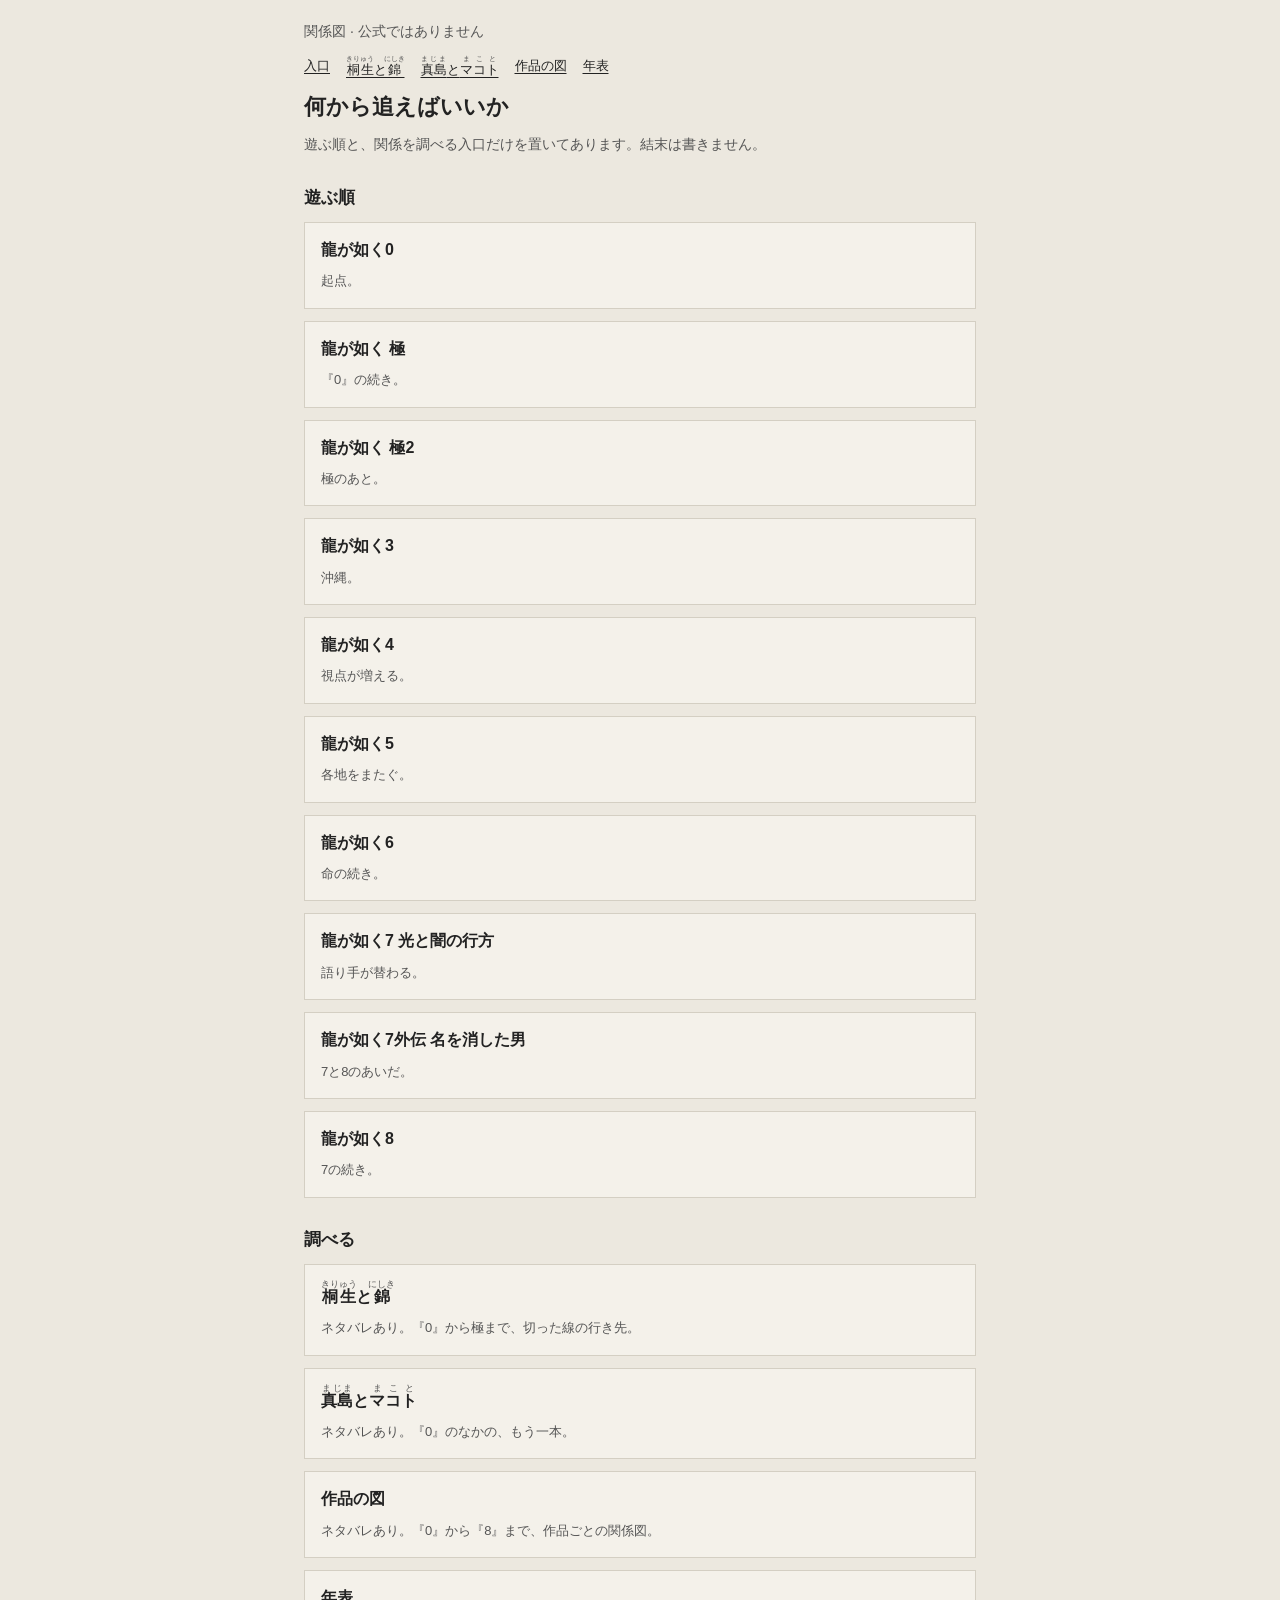
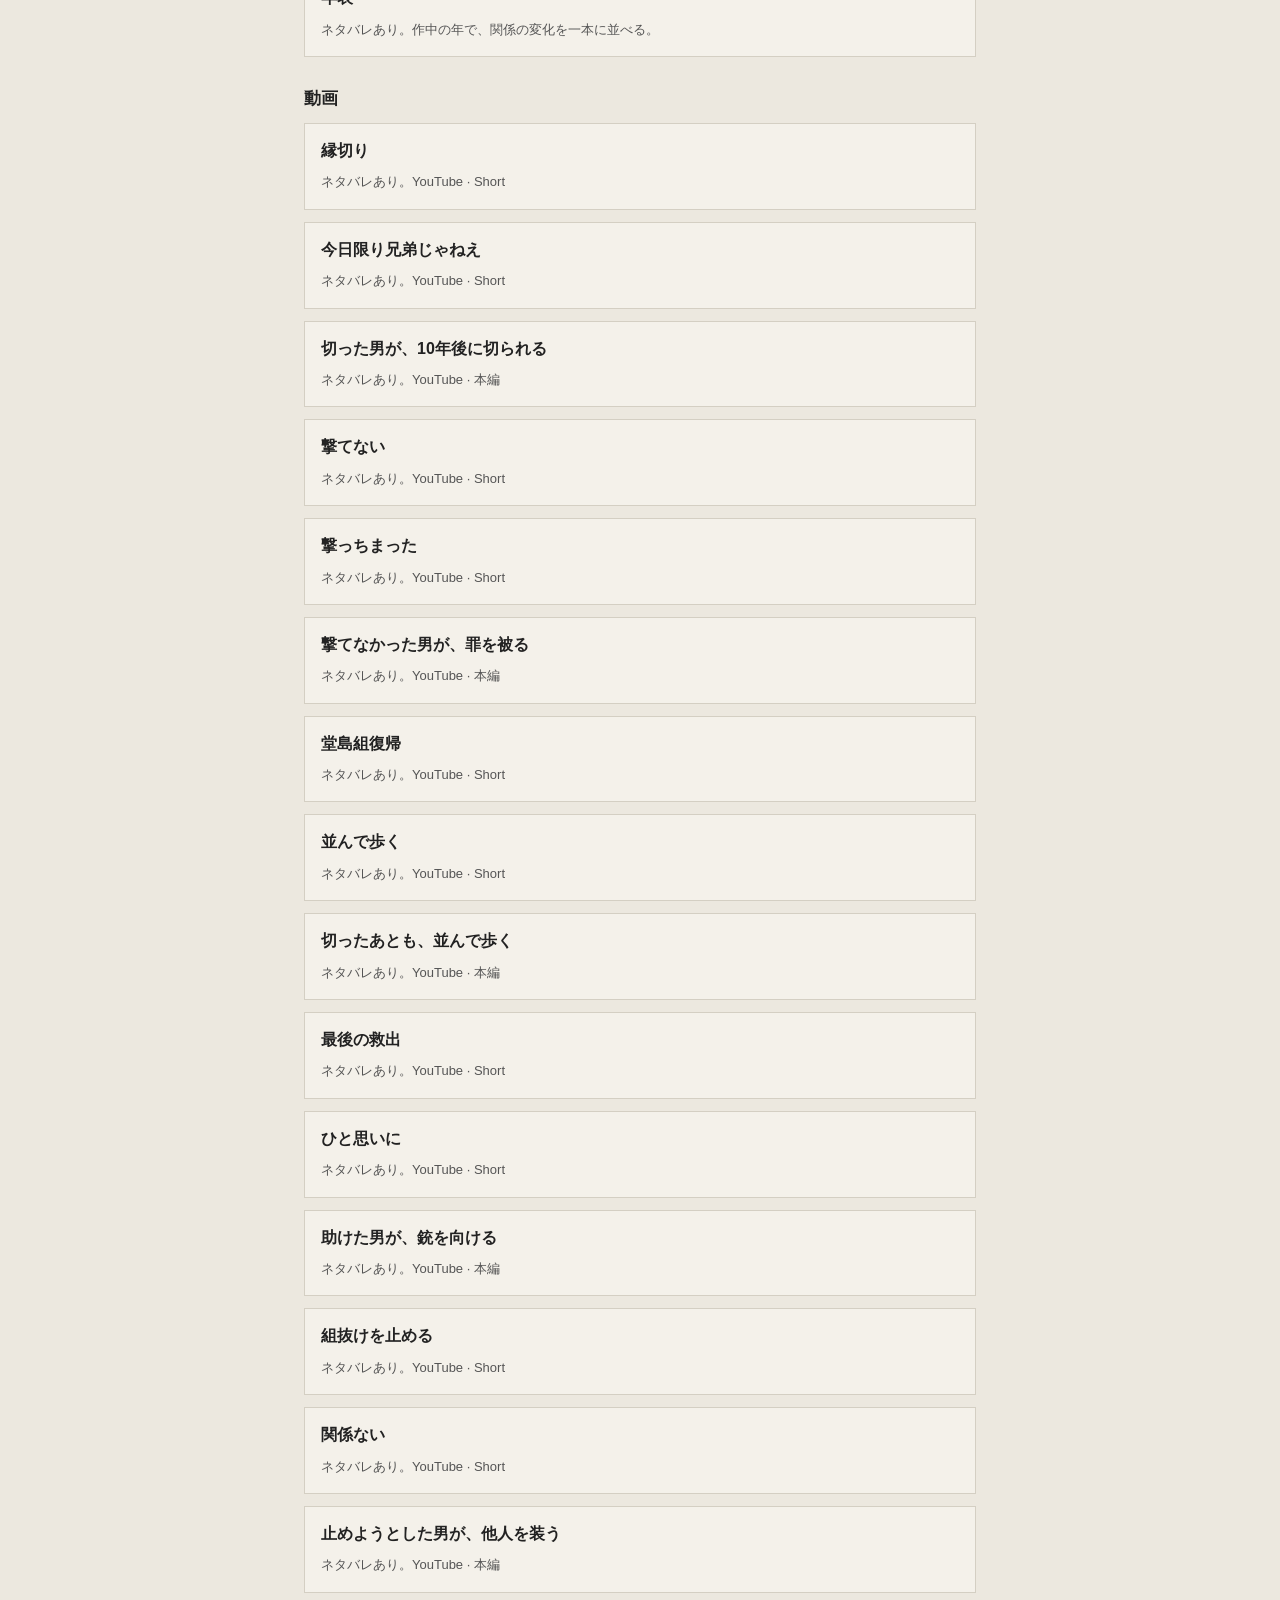
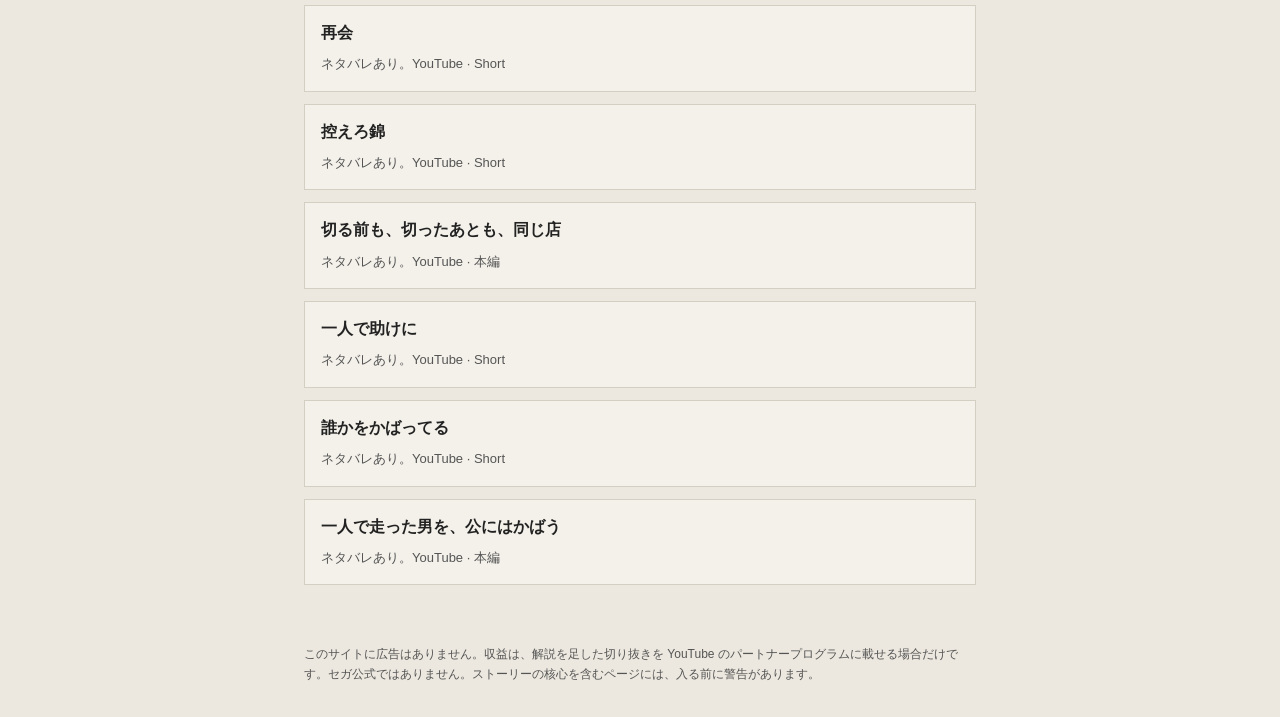
==== commit 84934158: "Add a separate in-universe chronology page beside the title graphs." ====
--- a/index.html
+++ b/index.html
@@ -15,6 +15,7 @@
       <a href="line/kiryu-nishiki.html"><ruby>桐生<rt>きりゅう</rt></ruby>と<ruby>錦<rt>にしき</rt></ruby></a>
       <a href="line/majima-makoto.html"><ruby>真島<rt>まじま</rt></ruby>と<ruby>マコト<rt>まこと</rt></ruby></a>
       <a href="graph/index.html">作品の図</a>
+      <a href="nenpyo/index.html">年表</a>
       
     </nav>
   </header>
@@ -46,6 +47,10 @@
       <strong>作品の図</strong>
       <span>ネタバレあり。『0』から『8』まで、作品ごとの関係図。</span>
     </a>
+    <a class="card" href="nenpyo/index.html">
+      <strong>年表</strong>
+      <span>ネタバレあり。作中の年で、関係の変化を一本に並べる。</span>
+    </a>
     <h2>動画</h2>
     <a class="card" href="https://youtube.com/shorts/xfXX7uInNZE" rel="noopener"><strong>縁切り</strong><span>ネタバレあり。YouTube · Short</span></a>
     <a class="card" href="https://youtube.com/shorts/y6WE4fHy5mo" rel="noopener"><strong>今日限り兄弟じゃねえ</strong><span>ネタバレあり。YouTube · Short</span></a>
--- a/style.css
+++ b/style.css
@@ -55,3 +55,8 @@
 ruby rt { font-size: 0.55em; font-weight: 400; color: var(--muted); }
 .cards { display: grid; grid-template-columns: 1fr 1fr; gap: 12px; }
 @media (max-width: 560px) { .cards { grid-template-columns: 1fr; } }
+.years { display: flex; flex-wrap: wrap; gap: 8px 12px; font-size: 13px; margin: 0 0 24px; }
+.nenpyo { border-left: 2px solid var(--line); padding-left: 16px; }
+.nenpyo .year { margin: 0 0 32px; }
+.nenpyo .year h2 { margin: 0 0 4px; }
+.nenpyo .year .place { font-size: 13px; color: var(--muted); margin: 0 0 12px; }
